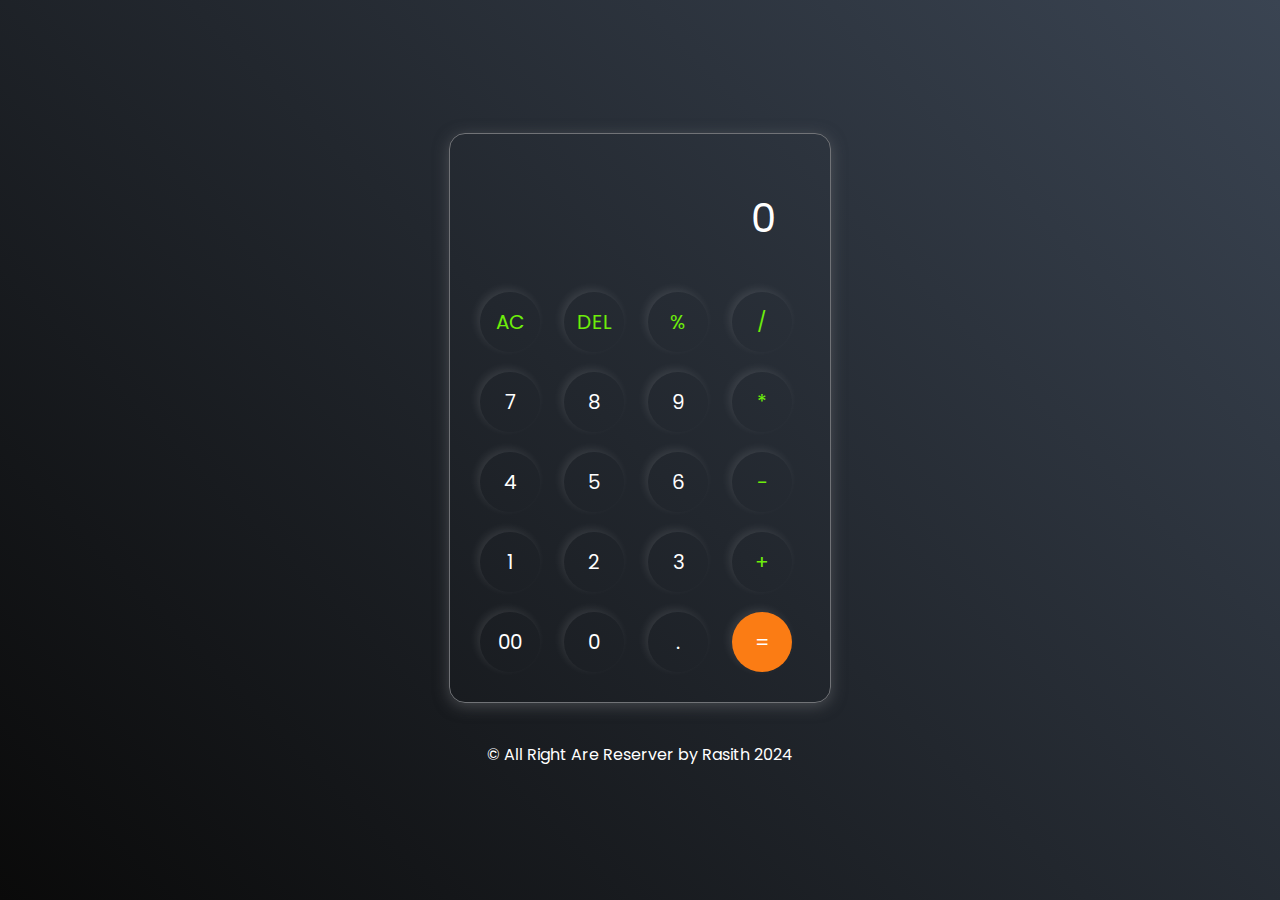
==== Calculator/index.html @ 5da69b1b "Calculator" ====
<!DOCTYPE html>
<html lang="en">
  <head>
    <meta charset="UTF-8" />
    <meta http-equiv="X-UA-Compatible" content="IE=edge" />
    <meta name="viewport" content="width=device-width, initial-scale=1.0" />
    <link rel="stylesheet" href="style.css" />
    <title>Calculator</title>
  </head>
  <body>
    <div class="container">
      <div class="calculator">
        <input type="text" id="inputBox" placeholder="0" />

        <div>
          <button class="button btn-green operator">AC</button>
          <button class="button btn-green operator">DEL</button>
          <button class="button btn-green operator">%</button>
          <button class="button btn-green operator">/</button>
        </div>
        <div>
          <button class="button">7</button>
          <button class="button">8</button>
          <button class="button">9</button>
          <button class="button btn-green operator">*</button>
        </div>
        <div>
          <button class="button">4</button>
          <button class="button">5</button>
          <button class="button">6</button>
          <button class="button btn-green operator">-</button>
        </div>
        <div>
          <button class="button">1</button>
          <button class="button">2</button>
          <button class="button">3</button>
          <button class="button btn-green operator">+</button>
        </div>

        <div>
          <button class="button">00</button>
          <button class="button">0</button>
          <button class="button">.</button>
          <button class="button equalBtn">=</button>
        </div>
      </div>
      <footer>
        <p class="copy">&copy; All Right Are Reserver by Rasith 2024</p>
      </footer>
    </div>

    <script src="script.js"></script>
  </body>
</html>
---- Calculator/style.css ----
@import url("https://fonts.googleapis.com/css2?family=Poppins:wght@500&display=swap");

* {
  margin: 0;
  padding: 0;
  box-sizing: border-box;
  font-family: "Poppins", sans-serif;
}

body {
  width: 100%;
  height: 100vh;
  display: flex;
  justify-content: center;
  align-items: center;
  background: linear-gradient(45deg, #0a0a0a, #3a4452);
}
.copy {
  text-align: center;
  margin-top: 2.4rem;
  color: #ffffff;
}
.calculator {
  border: 1px solid #717377;
  padding: 20px;
  border-radius: 16px;
  background: transparent;
  box-shadow: 0px 3px 15px rgba(113, 115, 119, 0.5);
}

input {
  width: 320px;
  border: none;
  padding: 24px;
  margin: 10px;
  background: transparent;
  box-shadow: 0px 3px 15px rgbs(84, 84, 84, 0.1);
  font-size: 40px;
  text-align: right;
  cursor: pointer;
  color: #ffffff;
}

input::placeholder {
  color: #ffffff;
}

button {
  transition: all 0.2s;
  border: none;
  width: 60px;
  height: 60px;
  margin: 10px;
  border-radius: 50%;
  background: transparent;
  color: #ffffff;
  font-size: 20px;
  box-shadow: -3px -3px 8px rgba(255, 255, 255, 0.1);
  cursor: pointer;
}
button:hover {
  transform: translateY(-3px);
  box-shadow: -3px -3px 30px rgba(255, 255, 255, 0.316);
}
button:active {
  transform: translate(0px);
  box-shadow: -3px -3px 8px rgba(255, 255, 255, 0.1);
}

.equalBtn {
  background-color: #fb7c14;
}

.operator {
  color: rgb(109, 238, 10);
}
/*  */
.btn-green:hover {
  box-shadow: -3px -3px 30px rgba(109, 238, 10, 0.547);
}
.btn-green:active {
  transform: translate(0px);
  box-shadow: -3px -3px 8px rgba(255, 255, 255, 0.1);
}
.equalBtn:hover {
  box-shadow: -3px -3px 30px rgba(251, 124, 20, 0.705);
}
.equalBtn:active {
  transform: translate(0px);
  box-shadow: -3px -3px 8px rgba(255, 255, 255, 0.1);
}
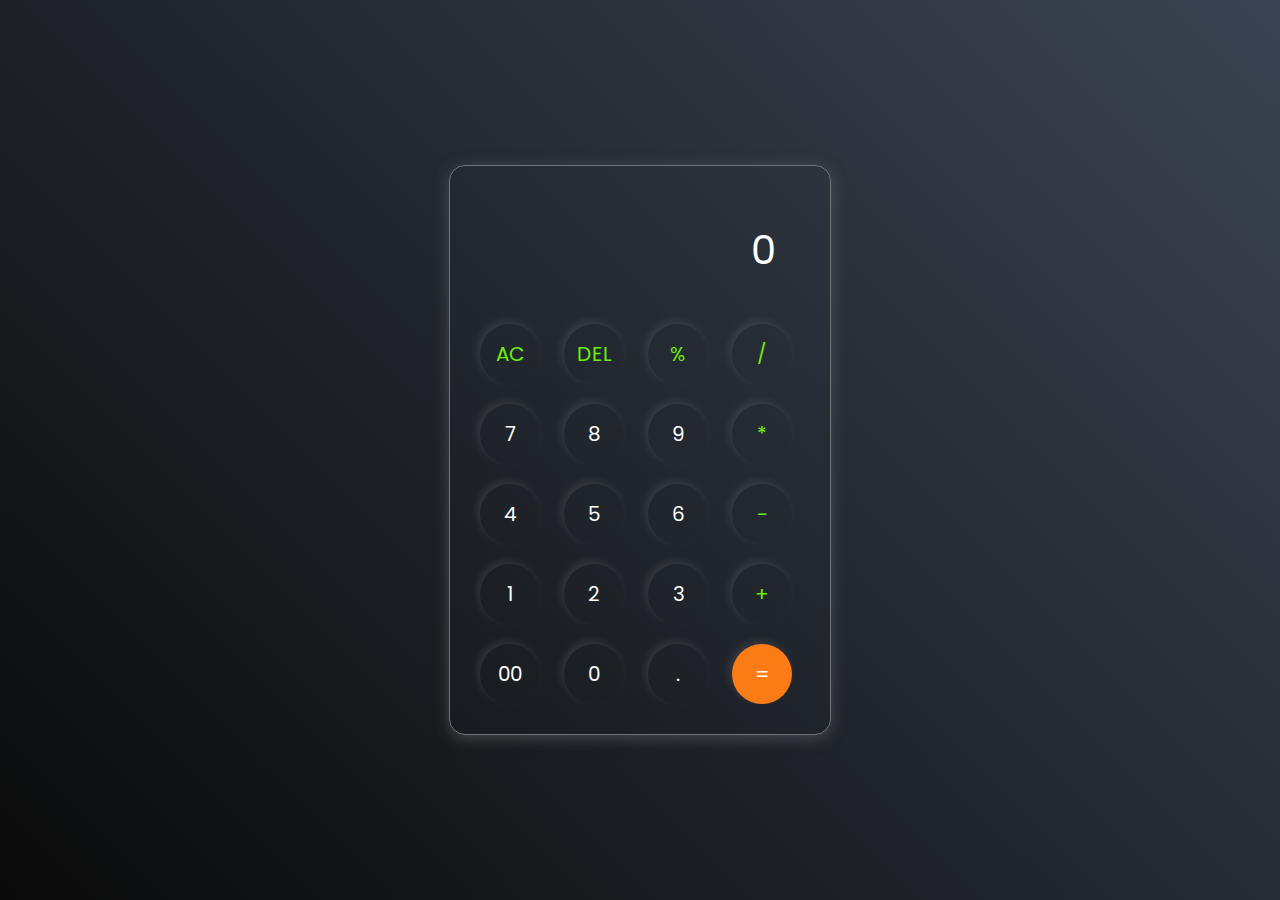
==== commit 3349d2b8: "Modified" ====
--- a/Calculator/index.html
+++ b/Calculator/index.html
@@ -44,9 +44,6 @@
           <button class="button equalBtn">=</button>
         </div>
       </div>
-      <footer>
-        <p class="copy">&copy; All Right Are Reserver by Rasith 2024</p>
-      </footer>
     </div>
 
     <script src="script.js"></script>
